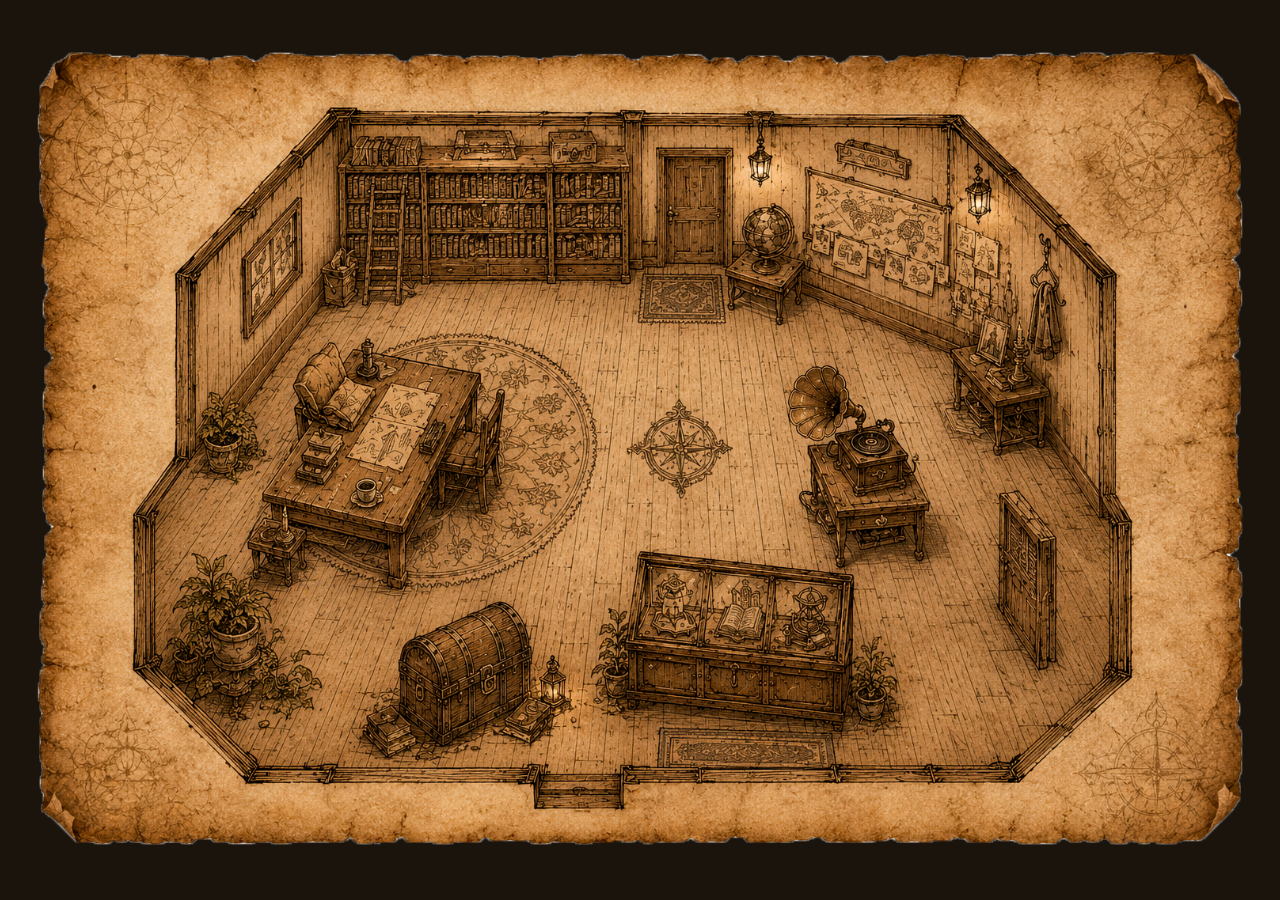
==== room404.html @ ed589af7 "Ver.01" ====
<!DOCTYPE html>
<html lang="zh-Hant">
<head>
    <meta charset="UTF-8">
    <meta name="viewport" content="width=device-width, initial-scale=1.0">

    <title>ROOM404</title>

    <link rel="stylesheet" href="css/room404.css">
</head>

<body>

    <div id="room">

        <img src="images/parchment-map.png"
             id="roomBackground"
             alt="ROOM404">

        <!-- 透明熱區 -->

        <div class="hotspot" id="deskBtn"></div>

        <div class="hotspot" id="bookBtn"></div>

        <div class="hotspot" id="globeBtn"></div>

        <div class="hotspot" id="gramophoneBtn"></div>

        <div class="hotspot" id="projectBtn"></div>

        <div class="hotspot" id="treasureBtn"></div>

        <div class="hotspot" id="doorBtn"></div>

    </div>

    <!-- Tooltip -->

    <div id="tooltip"></div>

    <!-- Modal -->

    <div id="modal">

        <div id="modalContent">

            <button id="closeBtn">
                ×
            </button>

            <h2 id="modalTitle"></h2>

            <div id="modalBody"></div>

        </div>

    </div>

    <script src="js/room404.js"></script>

</body>
</html>
---- css/room404.css ----
* {
    margin: 0;
    padding: 0;
    box-sizing: border-box;
}

body {
    background: #1b140d;
    overflow: hidden;
    font-family: "Microsoft JhengHei", sans-serif;
}

/* =====================
   房間
===================== */

#room {
    position: relative;
    width: 100vw;
    height: 100vh;
    display: flex;
    justify-content: center;
    align-items: center;
}

#roomBackground {
    max-width: 95vw;
    max-height: 95vh;
    object-fit: contain;
    user-select: none;
    pointer-events: none;
}

/* =====================
   熱區
===================== */

.hotspot {
    position: absolute;
    cursor: pointer;
    background: transparent;
    border: none;
    outline: none;
}

/* 工作桌 */

#deskBtn {
    left: 18%;
    top: 40%;
    width: 180px;
    height: 140px;
}

/* 書櫃 */

#bookBtn {
    left: 33%;
    top: 13%;
    width: 260px;
    height: 140px;
}

/* 地球儀 */

#globeBtn {
    left: 58%;
    top: 24%;
    width: 120px;
    height: 120px;
}

/* 留聲機 */

#gramophoneBtn {
    left: 61%;
    top: 46%;
    width: 180px;
    height: 160px;
}

/* 展示櫃 */

#projectBtn {
    left: 46%;
    top: 72%;
    width: 260px;
    height: 120px;
}

/* 寶箱 */

#treasureBtn {
    left: 28%;
    top: 72%;
    width: 180px;
    height: 140px;
}

/* 門 */

#doorBtn {
    left: 49%;
    top: 10%;
    width: 120px;
    height: 170px;
}

/* =====================
   Tooltip
===================== */

#tooltip {
    position: fixed;
    opacity: 0;
    pointer-events: none;
    background: rgba(40,28,15,.95);
    color: #f5e4b4;
    padding: 8px 14px;
    border-radius: 8px;
    font-size: 14px;
    transition: .15s;
    z-index: 9999;
    white-space: nowrap;
    box-shadow: 0 0 10px rgba(0,0,0,.4);
}

/* =====================
   Modal
===================== */

#modal {
    position: fixed;
    inset: 0;
    background: rgba(0,0,0,.75);
    display: none;
    justify-content: center;
    align-items: center;
    z-index: 999;
}

    #modal.show {
        display: flex;
    }

#modalContent {
    width: 700px;
    max-width: 90vw;
    max-height: 80vh;
    overflow: auto;
    background: #f0dfb2;
    border: 8px solid #8a6735;
    border-radius: 12px;
    padding: 30px;
    position: relative;
    animation: reveal .4s ease;
}

@keyframes reveal {

    from {
        opacity: 0;
        transform: scale(.85);
    }

    to {
        opacity: 1;
        transform: scale(1);
    }
}

#closeBtn {
    position: absolute;
    right: 15px;
    top: 10px;
    border: none;
    background: none;
    font-size: 28px;
    cursor: pointer;
    color: #5a3d1b;
}

#modalTitle {
    color: #5a3d1b;
    margin-bottom: 20px;
}

#modalBody {
    color: #3d2c16;
    line-height: 1.8;
}


.video-grid {
    display: grid;
    gap: 20px;
}

.video-card {
    display: block;
    text-decoration: none;
    color: #3d2c16;
    transition: .3s;
}

    .video-card:hover {
        transform: translateY(-5px);
    }

    .video-card img {
        width: 100%;
        border-radius: 10px;
        border: 3px solid #8a6735;
    }

    .video-card h3 {
        margin-top: 10px;
        text-align: center;
    }
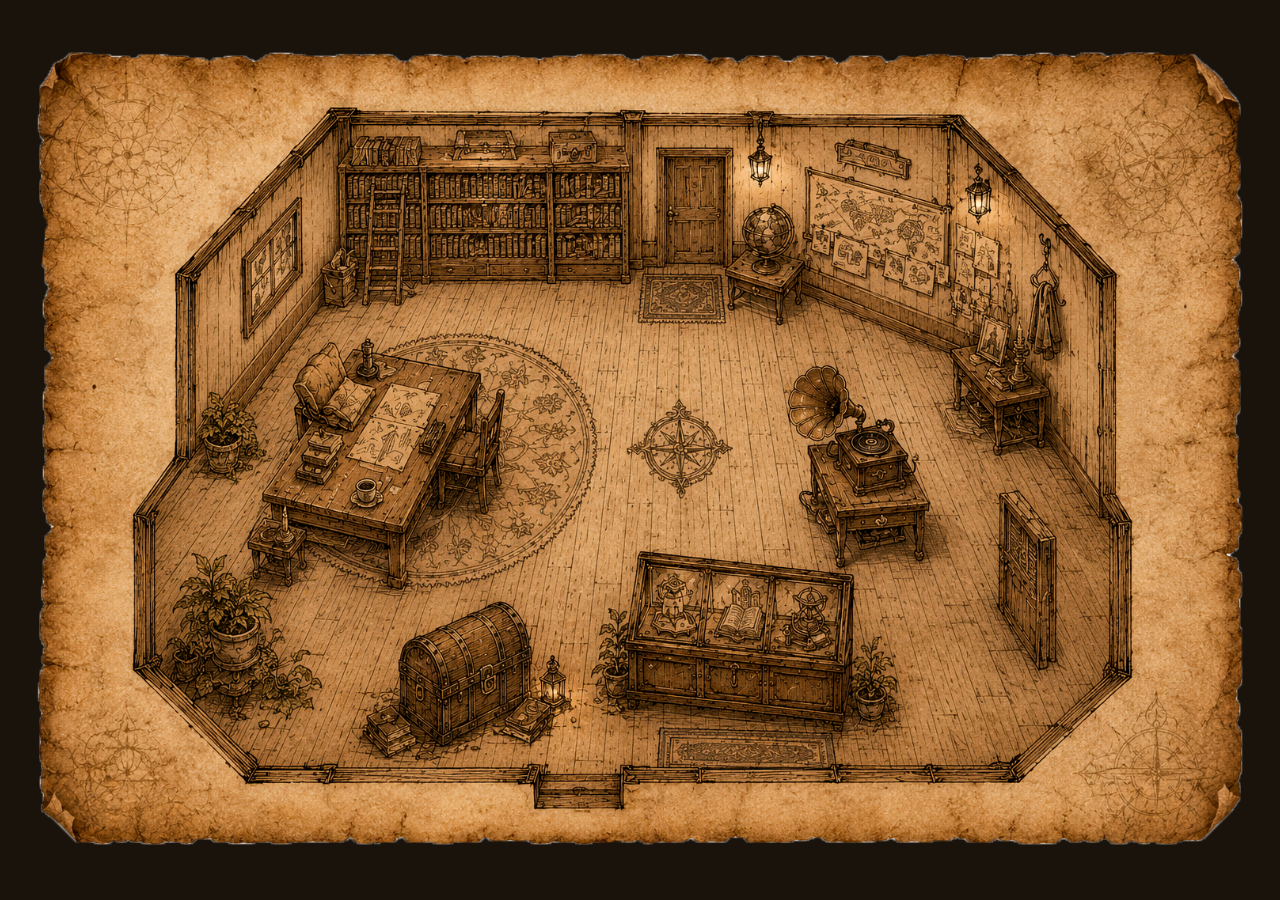
==== commit ef597faa: "Add files via upload" ====
--- a/room404.html
+++ b/room404.html
@@ -1,63 +1,81 @@
 <!DOCTYPE html>
 <html lang="zh-Hant">
+
 <head>
+
     <meta charset="UTF-8">
-    <meta name="viewport" content="width=device-width, initial-scale=1.0">
+
+    <meta name="viewport"
+          content="width=device-width, initial-scale=1.0">
 
     <title>ROOM404</title>
 
-    <link rel="stylesheet" href="css/room404.css">
+    <link href="https://cdn.jsdelivr.net/npm/bootstrap@5.3.3/dist/css/bootstrap.min.css"
+          rel="stylesheet">
+
+    <link href="https://unpkg.com/aos@2.3.4/dist/aos.css"
+          rel="stylesheet">
+
+    <link rel="stylesheet"
+          href="css/room404.css">
+
 </head>
 
 <body>
 
-    <div id="room">
+    <div id="roomContainer">
 
         <img src="images/parchment-map.png"
-             id="roomBackground"
-             alt="ROOM404">
-
-        <!-- 透明熱區 -->
+             id="roomImage">
 
         <div class="hotspot" id="deskBtn"></div>
-
         <div class="hotspot" id="bookBtn"></div>
-
         <div class="hotspot" id="globeBtn"></div>
-
         <div class="hotspot" id="gramophoneBtn"></div>
-
         <div class="hotspot" id="projectBtn"></div>
-
         <div class="hotspot" id="treasureBtn"></div>
-
         <div class="hotspot" id="doorBtn"></div>
 
     </div>
 
-    <!-- Tooltip -->
-
     <div id="tooltip"></div>
 
-    <!-- Modal -->
+    <div class="modal fade"
+         id="roomModal"
+         tabindex="-1">
 
-    <div id="modal">
+        <div class="modal-dialog modal-xl modal-dialog-centered">
 
-        <div id="modalContent">
+            <div class="modal-content">
 
-            <button id="closeBtn">
-                ×
-            </button>
+                <div class="modal-header">
 
-            <h2 id="modalTitle"></h2>
+                    <h5 class="modal-title"
+                        id="modalTitle"></h5>
 
-            <div id="modalBody"></div>
+                    <button type="button"
+                            class="btn-close"
+                            data-bs-dismiss="modal">
+                    </button>
+
+                </div>
+
+                <div class="modal-body"
+                     id="modalBody">
+                </div>
+
+            </div>
 
         </div>
 
     </div>
 
+    <script src="https://cdn.jsdelivr.net/npm/bootstrap@5.3.3/dist/js/bootstrap.bundle.min.js"></script>
+
+    <script src="https://unpkg.com/aos@2.3.4/dist/aos.js"></script>
+
     <script src="js/room404.js"></script>
 
 </body>
+
 </html>
--- a/css/room404.css
+++ b/css/room404.css
@@ -5,16 +5,12 @@
 }
 
 body {
-    background: #1b140d;
+    background: #1a130c;
     overflow: hidden;
     font-family: "Microsoft JhengHei", sans-serif;
 }
 
-/* =====================
-   房間
-===================== */
-
-#room {
+#roomContainer {
     position: relative;
     width: 100vw;
     height: 100vh;
@@ -23,33 +19,26 @@
     align-items: center;
 }
 
-#roomBackground {
+#roomImage {
     max-width: 95vw;
     max-height: 95vh;
     object-fit: contain;
     user-select: none;
-    pointer-events: none;
 }
-
-/* =====================
-   熱區
-===================== */
 
 .hotspot {
     position: absolute;
     cursor: pointer;
     background: transparent;
-    border: none;
-    outline: none;
 }
 
 /* 工作桌 */
 
 #deskBtn {
-    left: 18%;
-    top: 40%;
-    width: 180px;
-    height: 140px;
+    left: 19%;
+    top: 39%;
+    width: 16%;
+    height: 22%;
 }
 
 /* 書櫃 */
@@ -57,163 +46,109 @@
 #bookBtn {
     left: 33%;
     top: 13%;
-    width: 260px;
-    height: 140px;
+    width: 22%;
+    height: 14%;
 }
 
 /* 地球儀 */
 
 #globeBtn {
     left: 58%;
-    top: 24%;
-    width: 120px;
-    height: 120px;
+    top: 23%;
+    width: 8%;
+    height: 11%;
 }
 
 /* 留聲機 */
 
 #gramophoneBtn {
-    left: 61%;
-    top: 46%;
-    width: 180px;
-    height: 160px;
+    left: 60%;
+    top: 47%;
+    width: 13%;
+    height: 15%;
 }
 
 /* 展示櫃 */
 
 #projectBtn {
-    left: 46%;
-    top: 72%;
-    width: 260px;
-    height: 120px;
+    left: 47%;
+    top: 70%;
+    width: 22%;
+    height: 11%;
 }
 
 /* 寶箱 */
 
 #treasureBtn {
-    left: 28%;
-    top: 72%;
-    width: 180px;
-    height: 140px;
+    left: 30%;
+    top: 73%;
+    width: 12%;
+    height: 12%;
 }
 
 /* 門 */
 
 #doorBtn {
-    left: 49%;
-    top: 10%;
-    width: 120px;
-    height: 170px;
+    left: 51%;
+    top: 11%;
+    width: 8%;
+    height: 15%;
 }
-
-/* =====================
-   Tooltip
-===================== */
 
 #tooltip {
     position: fixed;
     opacity: 0;
     pointer-events: none;
-    background: rgba(40,28,15,.95);
-    color: #f5e4b4;
+    background: #3a2915;
+    color: #f7e6b4;
     padding: 8px 14px;
     border-radius: 8px;
-    font-size: 14px;
     transition: .15s;
     z-index: 9999;
-    white-space: nowrap;
-    box-shadow: 0 0 10px rgba(0,0,0,.4);
 }
 
-/* =====================
-   Modal
-===================== */
+/* modal */
 
-#modal {
-    position: fixed;
-    inset: 0;
-    background: rgba(0,0,0,.75);
-    display: none;
-    justify-content: center;
-    align-items: center;
-    z-index: 999;
+.modal-content {
+    background: #f0dfb2;
+    border: 8px solid #8d6a36;
 }
 
-    #modal.show {
-        display: flex;
-    }
-
-#modalContent {
-    width: 700px;
-    max-width: 90vw;
-    max-height: 80vh;
-    overflow: auto;
-    background: #f0dfb2;
-    border: 8px solid #8a6735;
-    border-radius: 12px;
-    padding: 30px;
-    position: relative;
-    animation: reveal .4s ease;
+.modal-title {
+    color: #5a3f19;
 }
 
-@keyframes reveal {
-
-    from {
-        opacity: 0;
-        transform: scale(.85);
-    }
-
-    to {
-        opacity: 1;
-        transform: scale(1);
-    }
-}
-
-#closeBtn {
-    position: absolute;
-    right: 15px;
-    top: 10px;
-    border: none;
-    background: none;
-    font-size: 28px;
-    cursor: pointer;
-    color: #5a3d1b;
-}
-
-#modalTitle {
-    color: #5a3d1b;
-    margin-bottom: 20px;
-}
-
-#modalBody {
-    color: #3d2c16;
+.modal-body {
+    color: #3b2b15;
     line-height: 1.8;
 }
 
+.skill-item {
+    padding: 10px;
+    margin-bottom: 10px;
+    background: #e6d2a4;
+    border-left: 5px solid #8d6a36;
+}
 
 .video-grid {
     display: grid;
+    grid-template-columns: repeat(auto-fit,minmax(280px,1fr));
     gap: 20px;
 }
 
 .video-card {
     display: block;
     text-decoration: none;
-    color: #3d2c16;
-    transition: .3s;
+    color: #3b2b15;
 }
-
-    .video-card:hover {
-        transform: translateY(-5px);
-    }
 
     .video-card img {
         width: 100%;
         border-radius: 10px;
-        border: 3px solid #8a6735;
+        border: 3px solid #8d6a36;
     }
 
-    .video-card h3 {
-        margin-top: 10px;
-        text-align: center;
-    }+    .video-card:hover {
+        transform: translateY(-5px);
+        transition: .3s;
+    }
